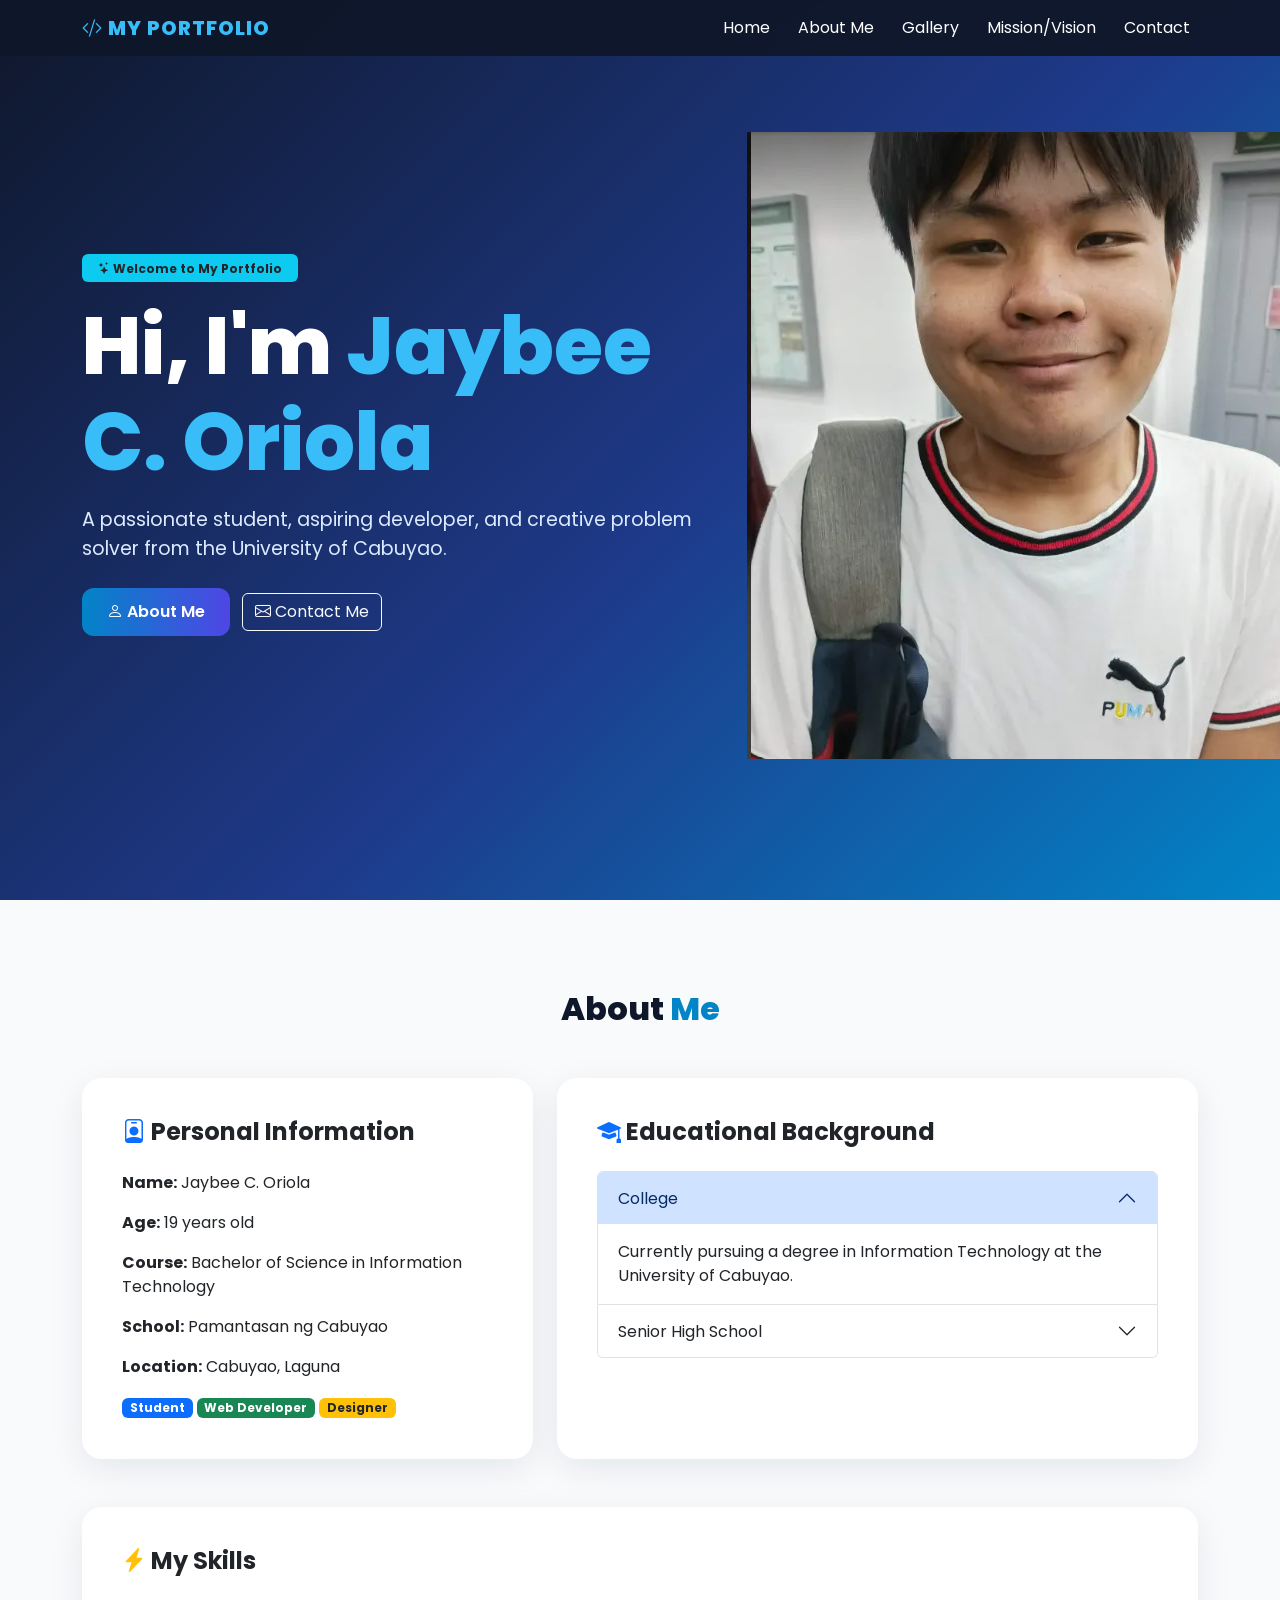
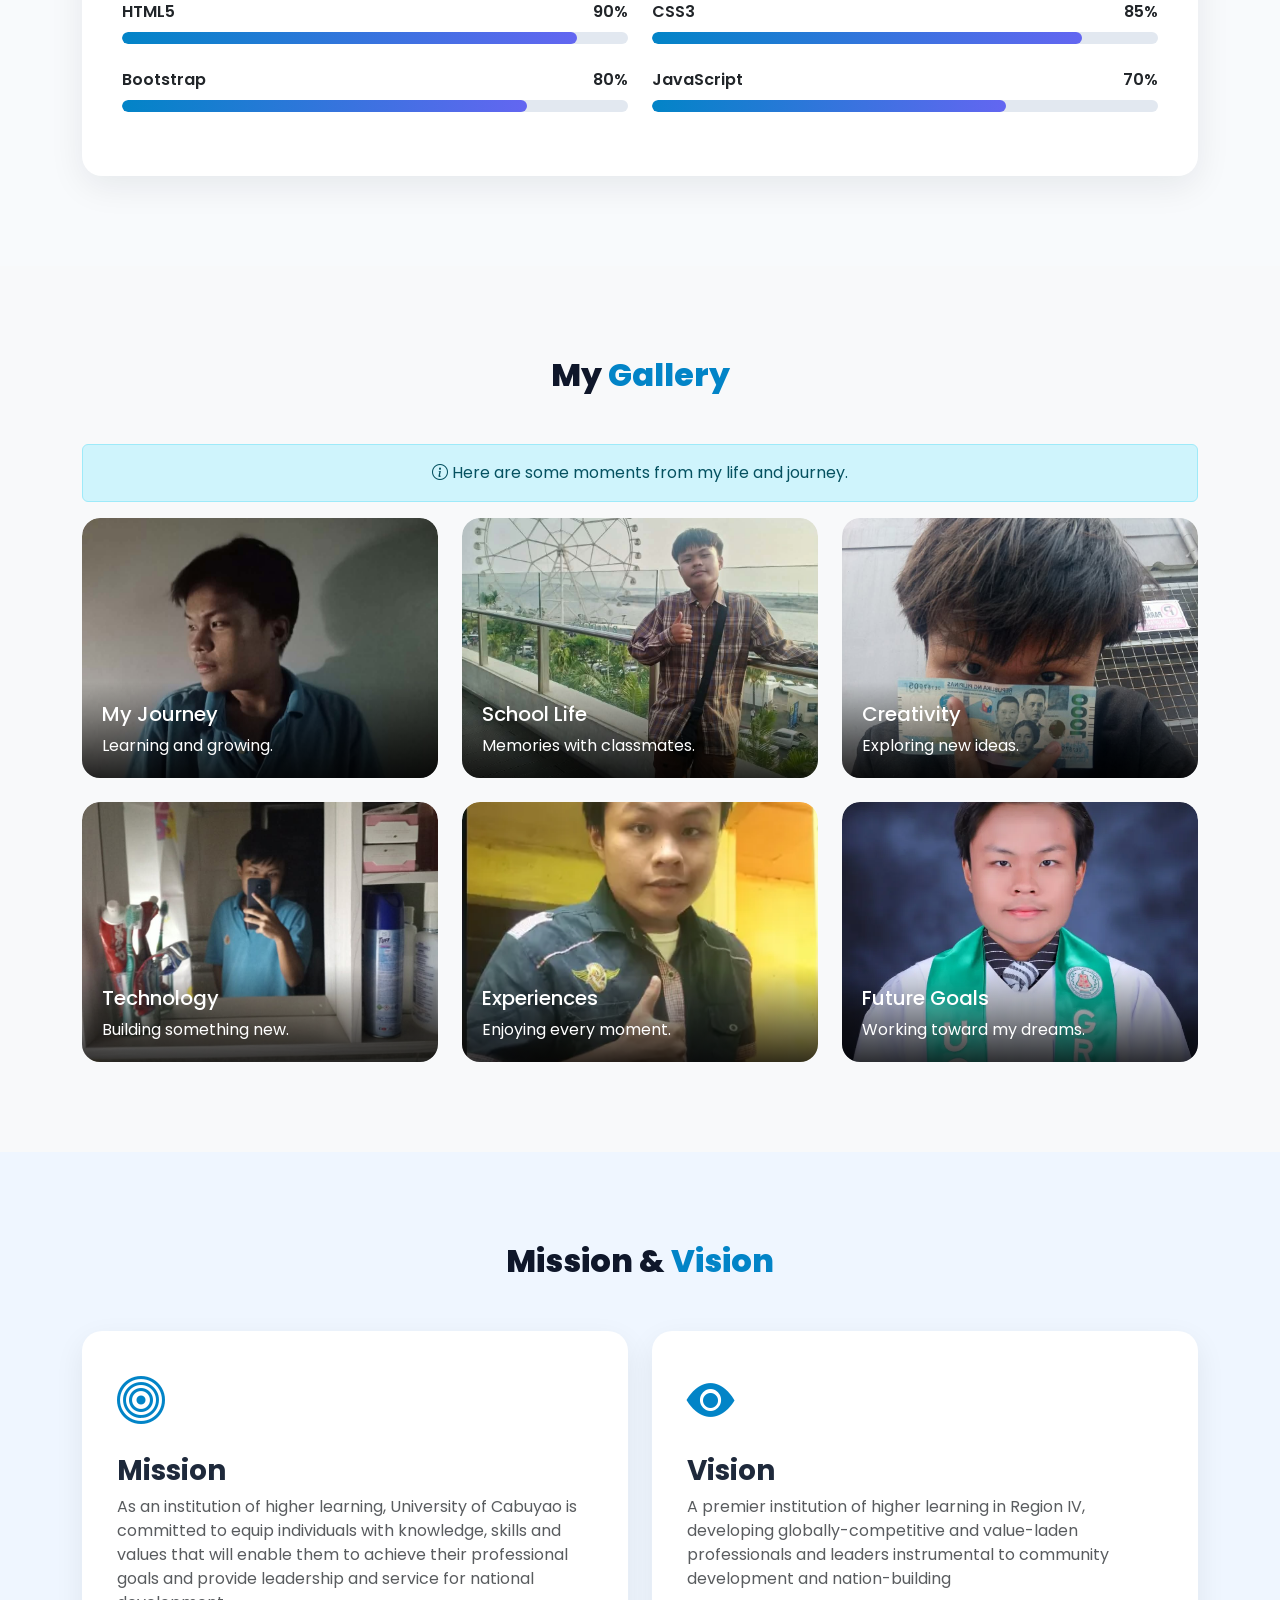
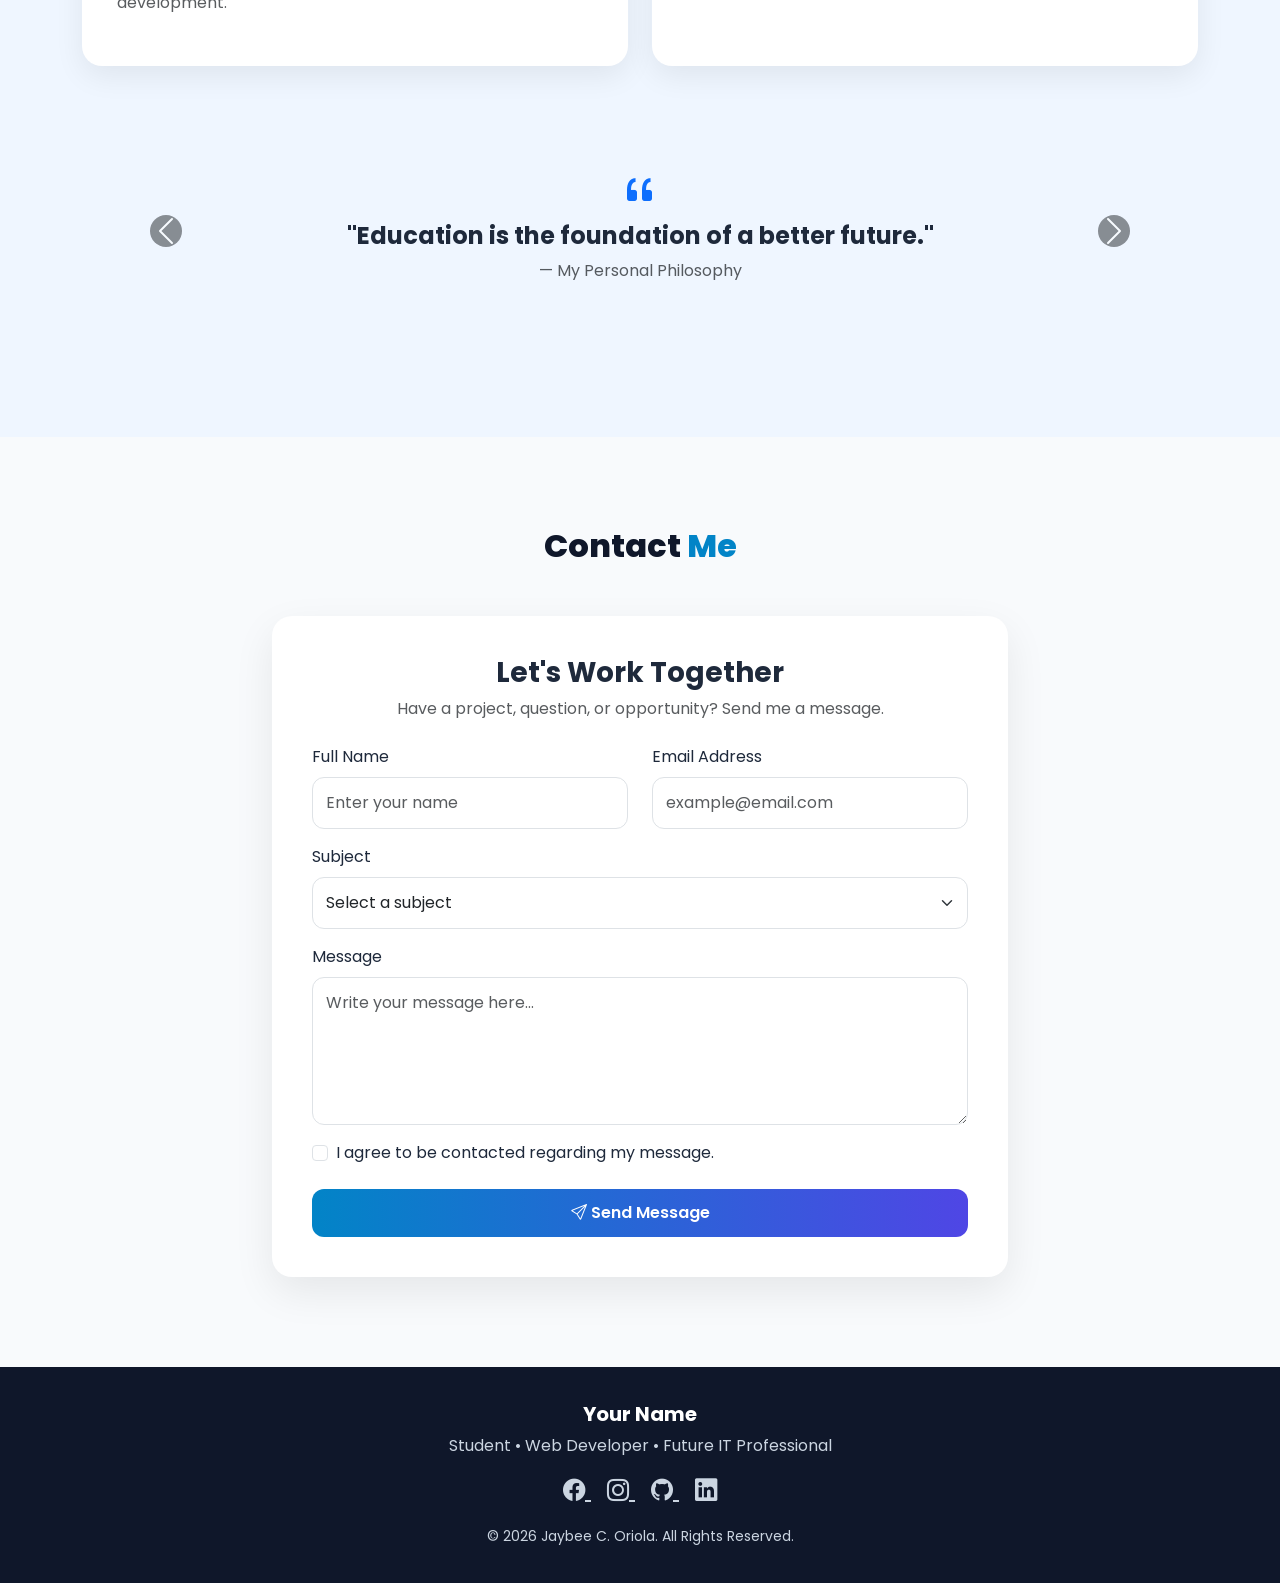
==== profile.html @ e3bc94d0 "Add files via upload" ====
<!doctype html>
<html lang="en">
  <head>
    <meta charset="UTF-8" />
    <meta name="viewport" content="width=device-width, initial-scale=1.0" />

    <title>My Personal Portfolio</title>

    <!-- Bootstrap 5 CSS -->
    <link
      href="https://cdn.jsdelivr.net/npm/bootstrap@5.3.3/dist/css/bootstrap.min.css"
      rel="stylesheet"
    />

    <!-- Bootstrap Icons -->
    <link
      rel="stylesheet"
      href="https://cdn.jsdelivr.net/npm/bootstrap-icons@1.11.3/font/bootstrap-icons.min.css"
    />

    <!-- Google Font -->
    <link
      href="https://fonts.googleapis.com/css2?family=Poppins:wght@300;400;500;600;700;800&display=swap"
      rel="stylesheet"
    />
    <link rel="stylesheet" href="profile.css" />
  </head>

  <body>
    <!-- ================= NAVBAR ================= -->
    <nav class="navbar navbar-expand-lg navbar-dark fixed-top">
      <div class="container">
        <a class="navbar-brand" href="#home">
          <i class="bi bi-code-slash"></i> MY PORTFOLIO
        </a>

        <!-- Navbar Toggle Button -->
        <button
          class="navbar-toggler"
          type="button"
          data-bs-toggle="collapse"
          data-bs-target="#navbarNav"
        >
          <span class="navbar-toggler-icon"></span>
        </button>

        <div class="collapse navbar-collapse" id="navbarNav">
          <ul class="navbar-nav ms-auto">
            <li class="nav-item">
              <a class="nav-link" href="#home">Home</a>
            </li>

            <li class="nav-item">
              <a class="nav-link" href="#about">About Me</a>
            </li>

            <li class="nav-item">
              <a class="nav-link" href="#gallery">Gallery</a>
            </li>

            <li class="nav-item">
              <a class="nav-link" href="#mission">Mission/Vision</a>
            </li>

            <li class="nav-item">
              <a class="nav-link" href="#contact">Contact</a>
            </li>
          </ul>
        </div>
      </div>
    </nav>

    <!-- ================= HOME ================= -->
    <section id="home">
      <div class="container">
        <div class="row align-items-center">
          <div class="col-lg-7">
            <!-- Badge -->
            <span class="badge bg-info text-dark mb-3 px-3 py-2">
              <i class="bi bi-stars"></i> Welcome to My Portfolio
            </span>

            <h1 class="hero-title">Hi, I'm <span>Jaybee C. Oriola</span></h1>

            <p class="hero-subtitle mt-3">
              A passionate student, aspiring developer, and creative problem
              solver from the University of Cabuyao.
            </p>

            <!-- Buttons -->
            <div class="mt-4">
              <a href="#about" class="btn btn-primary me-2">
                <i class="bi bi-person"></i> About Me
              </a>

              <a href="#contact" class="btn btn-outline-light">
                <i class="bi bi-envelope"></i> Contact Me
              </a>
            </div>
          </div>

          <div class="col-lg-5 text-center">
            <div class="profile">
              <img src="profile.webp" alt="My Profile Picture" />
            </div>
          </div>
        </div>
      </div>
    </section>

    <!-- ================= ABOUT ================= -->
    <section id="about">
      <div class="container">
        <h2 class="section-title">About <span>Me</span></h2>

        <div class="row g-4">
          <!-- Personal Information Card -->
          <div class="col-lg-5">
            <div class="card custom-card p-4">
              <div class="card-body">
                <h4 class="fw-bold mb-4">
                  <i class="bi bi-person-badge text-primary"></i>
                  Personal Information
                </h4>

                <p><strong>Name:</strong> Jaybee C. Oriola</p>

                <p><strong>Age:</strong> 19 years old</p>

                <p>
                  <strong>Course:</strong> Bachelor of Science in Information
                  Technology
                </p>

                <p><strong>School:</strong> Pamantasan ng Cabuyao</p>

                <p><strong>Location:</strong> Cabuyao, Laguna</p>

                <span class="badge bg-primary">Student</span>
                <span class="badge bg-success">Web Developer</span>
                <span class="badge bg-warning text-dark">Designer</span>
              </div>
            </div>
          </div>

          <!-- Education Card -->
          <div class="col-lg-7">
            <div class="card custom-card p-4">
              <div class="card-body">
                <h4 class="fw-bold mb-4">
                  <i class="bi bi-mortarboard-fill text-primary"></i>
                  Educational Background
                </h4>

                <!-- Accordion -->
                <div class="accordion" id="educationAccordion">
                  <div class="accordion-item">
                    <h2 class="accordion-header">
                      <button
                        class="accordion-button"
                        type="button"
                        data-bs-toggle="collapse"
                        data-bs-target="#education1"
                      >
                        College
                      </button>
                    </h2>

                    <div
                      id="education1"
                      class="accordion-collapse collapse show"
                      data-bs-parent="#educationAccordion"
                    >
                      <div class="accordion-body">
                        Currently pursuing a degree in Information Technology at
                        the University of Cabuyao.
                      </div>
                    </div>
                  </div>

                  <div class="accordion-item">
                    <h2 class="accordion-header">
                      <button
                        class="accordion-button collapsed"
                        type="button"
                        data-bs-toggle="collapse"
                        data-bs-target="#education2"
                      >
                        Senior High School
                      </button>
                    </h2>

                    <div
                      id="education2"
                      class="accordion-collapse collapse"
                      data-bs-parent="#educationAccordion"
                    >
                      <div class="accordion-body">
                        Completed Senior High School with a strong interest in
                        technology and computer programming.
                      </div>
                    </div>
                  </div>
                </div>
              </div>
            </div>
          </div>
        </div>

        <!-- Skills -->
        <div class="row mt-5">
          <div class="col-lg-12">
            <div class="card custom-card p-4">
              <div class="card-body">
                <h4 class="fw-bold mb-4">
                  <i class="bi bi-lightning-charge-fill text-warning"></i>
                  My Skills
                </h4>

                <div class="row">
                  <div class="col-md-6 mb-4">
                    <div class="skill-label">
                      HTML5
                      <span class="float-end">90%</span>
                    </div>

                    <!-- Progress Bar -->
                    <div class="progress">
                      <div class="progress-bar" style="width: 90%"></div>
                    </div>
                  </div>

                  <div class="col-md-6 mb-4">
                    <div class="skill-label">
                      CSS3
                      <span class="float-end">85%</span>
                    </div>

                    <div class="progress">
                      <div class="progress-bar" style="width: 85%"></div>
                    </div>
                  </div>

                  <div class="col-md-6 mb-4">
                    <div class="skill-label">
                      Bootstrap
                      <span class="float-end">80%</span>
                    </div>

                    <div class="progress">
                      <div class="progress-bar" style="width: 80%"></div>
                    </div>
                  </div>

                  <div class="col-md-6 mb-4">
                    <div class="skill-label">
                      JavaScript
                      <span class="float-end">70%</span>
                    </div>

                    <div class="progress">
                      <div class="progress-bar" style="width: 70%"></div>
                    </div>
                  </div>
                </div>
              </div>
            </div>
          </div>
        </div>
      </div>
    </section>

    <!-- ================= GALLERY ================= -->
    <section id="gallery" class="bg-light">
      <div class="container">
        <h2 class="section-title">My <span>Gallery</span></h2>

        <div class="alert alert-info text-center">
          <i class="bi bi-info-circle"></i>
          Here are some moments from my life and journey.
        </div>

        <div class="row g-4">
          <!-- Gallery Image 1 -->
          <div class="col-sm-6 col-lg-4">
            <div class="gallery-item">
              <img src="img1.jpeg" class="gallery-img" alt="My Photo 1" />

              <div class="gallery-overlay">
                <h5>My Journey</h5>
                <p class="mb-0">Learning and growing.</p>
              </div>
            </div>
          </div>

          <!-- Gallery Image 2 -->
          <div class="col-sm-6 col-lg-4">
            <div class="gallery-item">
              <img src="img2.jpeg" class="gallery-img" alt="My Photo 2" />

              <div class="gallery-overlay">
                <h5>School Life</h5>
                <p class="mb-0">Memories with classmates.</p>
              </div>
            </div>
          </div>

          <!-- Gallery Image 3 -->
          <div class="col-sm-6 col-lg-4">
            <div class="gallery-item">
              <img src="img3.jpeg" class="gallery-img" alt="My Photo 3" />

              <div class="gallery-overlay">
                <h5>Creativity</h5>
                <p class="mb-0">Exploring new ideas.</p>
              </div>
            </div>
          </div>

          <!-- Gallery Image 4 -->
          <div class="col-sm-6 col-lg-4">
            <div class="gallery-item">
              <img src="img4.jpeg" class="gallery-img" alt="My Photo 4" />

              <div class="gallery-overlay">
                <h5>Technology</h5>
                <p class="mb-0">Building something new.</p>
              </div>
            </div>
          </div>

          <!-- Gallery Image 5 -->
          <div class="col-sm-6 col-lg-4">
            <div class="gallery-item">
              <img src="img5.webp" class="gallery-img" alt="My Photo 5" />

              <div class="gallery-overlay">
                <h5>Experiences</h5>
                <p class="mb-0">Enjoying every moment.</p>
              </div>
            </div>
          </div>

          <!-- Gallery Image 6 -->
          <div class="col-sm-6 col-lg-4">
            <div class="gallery-item">
              <img src="img6.webp" class="gallery-img" alt="My Photo 6" />

              <div class="gallery-overlay">
                <h5>Future Goals</h5>
                <p class="mb-0">Working toward my dreams.</p>
              </div>
            </div>
          </div>
        </div>
      </div>
    </section>

    <!-- ================= MISSION / VISION ================= -->
    <section id="mission">
      <div class="container">
        <h2 class="section-title">Mission & <span>Vision</span></h2>

        <div class="row g-4">
          <!-- Mission -->
          <div class="col-lg-6">
            <div class="mission-box">
              <div class="mission-icon mb-3">
                <i class="bi bi-bullseye"></i>
              </div>

              <h3 class="fw-bold">Mission</h3>

              <p class="text-muted">
                As an institution of higher learning, University of Cabuyao is
                committed to equip individuals with knowledge, skills and values
                that will enable them to achieve their professional goals and
                provide leadership and service for national development.
              </p>
            </div>
          </div>

          <!-- Vision -->
          <div class="col-lg-6">
            <div class="mission-box">
              <div class="mission-icon mb-3">
                <i class="bi bi-eye-fill"></i>
              </div>

              <h3 class="fw-bold">Vision</h3>

              <p class="text-muted">
                A premier institution of higher learning in Region IV,
                developing globally-competitive and value-laden professionals
                and leaders instrumental to community development and
                nation-building
              </p>
            </div>
          </div>
        </div>

        <!-- Carousel -->
        <div class="mt-5">
          <div
            id="quoteCarousel"
            class="carousel slide"
            data-bs-ride="carousel"
          >
            <div class="carousel-inner">
              <div class="carousel-item active">
                <div class="text-center p-5">
                  <i class="bi bi-quote fs-1 text-primary"></i>

                  <h4 class="fw-bold">
                    "Education is the foundation of a better future."
                  </h4>

                  <p class="text-muted">— My Personal Philosophy</p>
                </div>
              </div>

              <div class="carousel-item">
                <div class="text-center p-5">
                  <i class="bi bi-lightbulb fs-1 text-warning"></i>

                  <h4 class="fw-bold">"Learn today, create tomorrow."</h4>

                  <p class="text-muted">— My Personal Motto</p>
                </div>
              </div>
            </div>

            <button
              class="carousel-control-prev"
              type="button"
              data-bs-target="#quoteCarousel"
              data-bs-slide="prev"
            >
              <span
                class="carousel-control-prev-icon bg-dark rounded-circle"
              ></span>
            </button>

            <button
              class="carousel-control-next"
              type="button"
              data-bs-target="#quoteCarousel"
              data-bs-slide="next"
            >
              <span
                class="carousel-control-next-icon bg-dark rounded-circle"
              ></span>
            </button>
          </div>
        </div>
      </div>
    </section>

    <!-- ================= CONTACT ================= -->
    <section id="contact">
      <div class="container">
        <h2 class="section-title">Contact <span>Me</span></h2>

        <div class="row justify-content-center">
          <div class="col-lg-8">
            <div class="contact-box">
              <div class="text-center mb-4">
                <h3 class="fw-bold">Let's Work Together</h3>

                <p class="text-muted">
                  Have a project, question, or opportunity? Send me a message.
                </p>
              </div>

              <!-- Contact Form -->
              <form id="contactForm">
                <div class="row">
                  <div class="col-md-6 mb-3">
                    <label class="form-label"> Full Name </label>

                    <input
                      type="text"
                      class="form-control"
                      placeholder="Enter your name"
                      required
                    />
                  </div>

                  <div class="col-md-6 mb-3">
                    <label class="form-label"> Email Address </label>

                    <input
                      type="email"
                      class="form-control"
                      placeholder="example@email.com"
                      required
                    />
                  </div>
                </div>

                <div class="mb-3">
                  <label class="form-label"> Subject </label>

                  <select class="form-select">
                    <option selected>Select a subject</option>

                    <option>Project Inquiry</option>

                    <option>Freelance Work</option>

                    <option>Collaboration</option>

                    <option>General Question</option>
                  </select>
                </div>

                <div class="mb-3">
                  <label class="form-label"> Message </label>

                  <textarea
                    class="form-control"
                    rows="5"
                    placeholder="Write your message here..."
                    required
                  ></textarea>
                </div>

                <div class="form-check mb-4">
                  <input
                    class="form-check-input"
                    type="checkbox"
                    id="agree"
                    required
                  />

                  <label class="form-check-label" for="agree">
                    I agree to be contacted regarding my message.
                  </label>
                </div>

                <!-- Modal Trigger Button -->
                <button
                  type="button"
                  class="btn btn-primary w-100"
                  data-bs-toggle="modal"
                  data-bs-target="#successModal"
                >
                  <i class="bi bi-send"></i>
                  Send Message
                </button>
              </form>
            </div>
          </div>
        </div>
      </div>
    </section>

    <!-- ================= MODAL ================= -->
    <div class="modal fade" id="successModal" tabindex="-1" aria-hidden="true">
      <div class="modal-dialog modal-dialog-centered">
        <div class="modal-content">
          <div class="modal-header">
            <h5 class="modal-title">Message Ready</h5>

            <button
              type="button"
              class="btn-close"
              data-bs-dismiss="modal"
            ></button>
          </div>

          <div class="modal-body text-center p-4">
            <i
              class="bi bi-check-circle-fill text-success"
              style="font-size: 4rem"
            ></i>

            <h4 class="mt-3">Thank You!</h4>

            <p class="text-muted">
              Your message has been prepared successfully. I will get back to
              you as soon as possible.
            </p>
          </div>

          <div class="modal-footer">
            <button
              type="button"
              class="btn btn-secondary"
              data-bs-dismiss="modal"
            >
              Close
            </button>
          </div>
        </div>
      </div>
    </div>

    <!-- ================= FOOTER ================= -->
    <footer>
      <div class="container text-center">
        <h5 class="fw-bold text-white">Your Name</h5>

        <p>Student • Web Developer • Future IT Professional</p>

        <div class="mb-3">
          <a href="#" class="social-icon">
            <i class="bi bi-facebook"></i>
          </a>

          <a href="#" class="social-icon">
            <i class="bi bi-instagram"></i>
          </a>

          <a href="#" class="social-icon">
            <i class="bi bi-github"></i>
          </a>

          <a href="#" class="social-icon">
            <i class="bi bi-linkedin"></i>
          </a>
        </div>

        <small> © 2026 Jaybee C. Oriola. All Rights Reserved. </small>
      </div>
    </footer>

    <!-- Bootstrap 5 JavaScript -->
    <script src="https://cdn.jsdelivr.net/npm/bootstrap@5.3.3/dist/js/bootstrap.bundle.min.js"></script>

    <script>
      // Simple contact form validation
      document
        .getElementById("contactForm")
        .addEventListener("submit", function (event) {
          event.preventDefault();

          alert("Thank you! Your message has been sent.");
        });
    </script>
  </body>
</html>
---- profile.css ----
* {
  scroll-behavior: smooth;
}

body {
  font-family: "Poppins", sans-serif;
  background-color: #f8fafc;
  color: #1e293b;
}

/* NAVBAR */
.navbar {
  background: rgba(15, 23, 42, 0.96);
  backdrop-filter: blur(10px);
}

.navbar-brand {
  font-weight: 800;
  letter-spacing: 1px;
  color: #38bdf8 !important;
}

.nav-link {
  color: white !important;
  margin-left: 12px;
  transition: 0.3s;
}

.nav-link:hover {
  color: #38bdf8 !important;
}

/* HERO */
#home {
  min-height: 100vh;
  display: flex;
  align-items: center;
  background: linear-gradient(135deg, #0f172a 0%, #1e3a8a 55%, #0284c7 100%);
  color: white;
  padding-top: 80px;
}

.hero-title {
  font-size: clamp(2.5rem, 7vw, 5rem);
  font-weight: 800;
}

.hero-title span {
  color: #38bdf8;
}

.hero-subtitle {
  font-size: 1.2rem;
  color: #dbeafe;
}

.profile-circle {
  width: 320px;
  height: 320px;
  border-radius: 50%;
  margin: auto;
  display: flex;
  align-items: center;
  justify-content: center;
  background: linear-gradient(135deg, #38bdf8, #6366f1);
  box-shadow: 0 20px 60px rgba(0, 0, 0, 0.3);
}

.profile-circle i {
  font-size: 9rem;
  color: white;
}

/* SECTIONS */
section {
  padding: 90px 0;
}

.section-title {
  text-align: center;
  font-weight: 800;
  margin-bottom: 50px;
  color: #0f172a;
}

.section-title span {
  color: #0284c7;
}

/* CARDS */
.custom-card {
  border: none;
  border-radius: 20px;
  box-shadow: 0 10px 35px rgba(15, 23, 42, 0.08);
  transition: 0.3s;
  height: 100%;
}

.custom-card:hover {
  transform: translateY(-8px);
  box-shadow: 0 20px 45px rgba(15, 23, 42, 0.14);
}

/* SKILLS */
.skill-label {
  font-weight: 600;
  margin-bottom: 8px;
}

.progress {
  height: 12px;
  border-radius: 20px;
  background-color: #e2e8f0;
}

.progress-bar {
  border-radius: 20px;
  background: linear-gradient(90deg, #0284c7, #6366f1);
}

/* GALLERY */
.gallery-img {
  width: 100%;
  height: 260px;
  object-fit: cover;
  border-radius: 18px;
  transition: 0.4s;
}

.gallery-item {
  overflow: hidden;
  border-radius: 18px;
  position: relative;
}

.gallery-item:hover .gallery-img {
  transform: scale(1.08);
}

.gallery-overlay {
  position: absolute;
  bottom: 0;
  left: 0;
  right: 0;
  padding: 20px;
  color: white;
  background: linear-gradient(transparent, rgba(0, 0, 0, 0.8));
}

/* MISSION / VISION */
#mission {
  background: #eff6ff;
}

.mission-box {
  padding: 35px;
  border-radius: 20px;
  background: white;
  height: 100%;
  box-shadow: 0 10px 30px rgba(0, 0, 0, 0.07);
}

.mission-icon {
  font-size: 3rem;
  color: #0284c7;
}

/* CONTACT */
.contact-box {
  background: white;
  border-radius: 20px;
  padding: 40px;
  box-shadow: 0 15px 40px rgba(0, 0, 0, 0.08);
}

.form-control,
.form-select {
  border-radius: 12px;
  padding: 13px;
}

.form-control:focus,
.form-select:focus {
  border-color: #0284c7;
  box-shadow: 0 0 0 0.2rem rgba(2, 132, 199, 0.15);
}

/* BUTTON */
.btn-primary {
  background: linear-gradient(90deg, #0284c7, #4f46e5);
  border: none;
  border-radius: 12px;
  padding: 12px 25px;
  font-weight: 600;
}

.btn-primary:hover {
  transform: translateY(-2px);
  opacity: 0.9;
}

/* FOOTER */
footer {
  background: #0f172a;
  color: #cbd5e1;
  padding: 35px 0;
}

.social-icon {
  font-size: 1.4rem;
  color: #cbd5e1;
  margin: 0 8px;
  transition: 0.3s;
}

.social-icon:hover {
  color: #38bdf8;
}

/* RESPONSIVE */
@media (max-width: 768px) {
  .profile-circle {
    width: 230px;
    height: 230px;
    margin-top: 40px;
  }

  .profile-circle i {
    font-size: 6rem;
  }

  section {
    padding: 65px 0;
  }
}
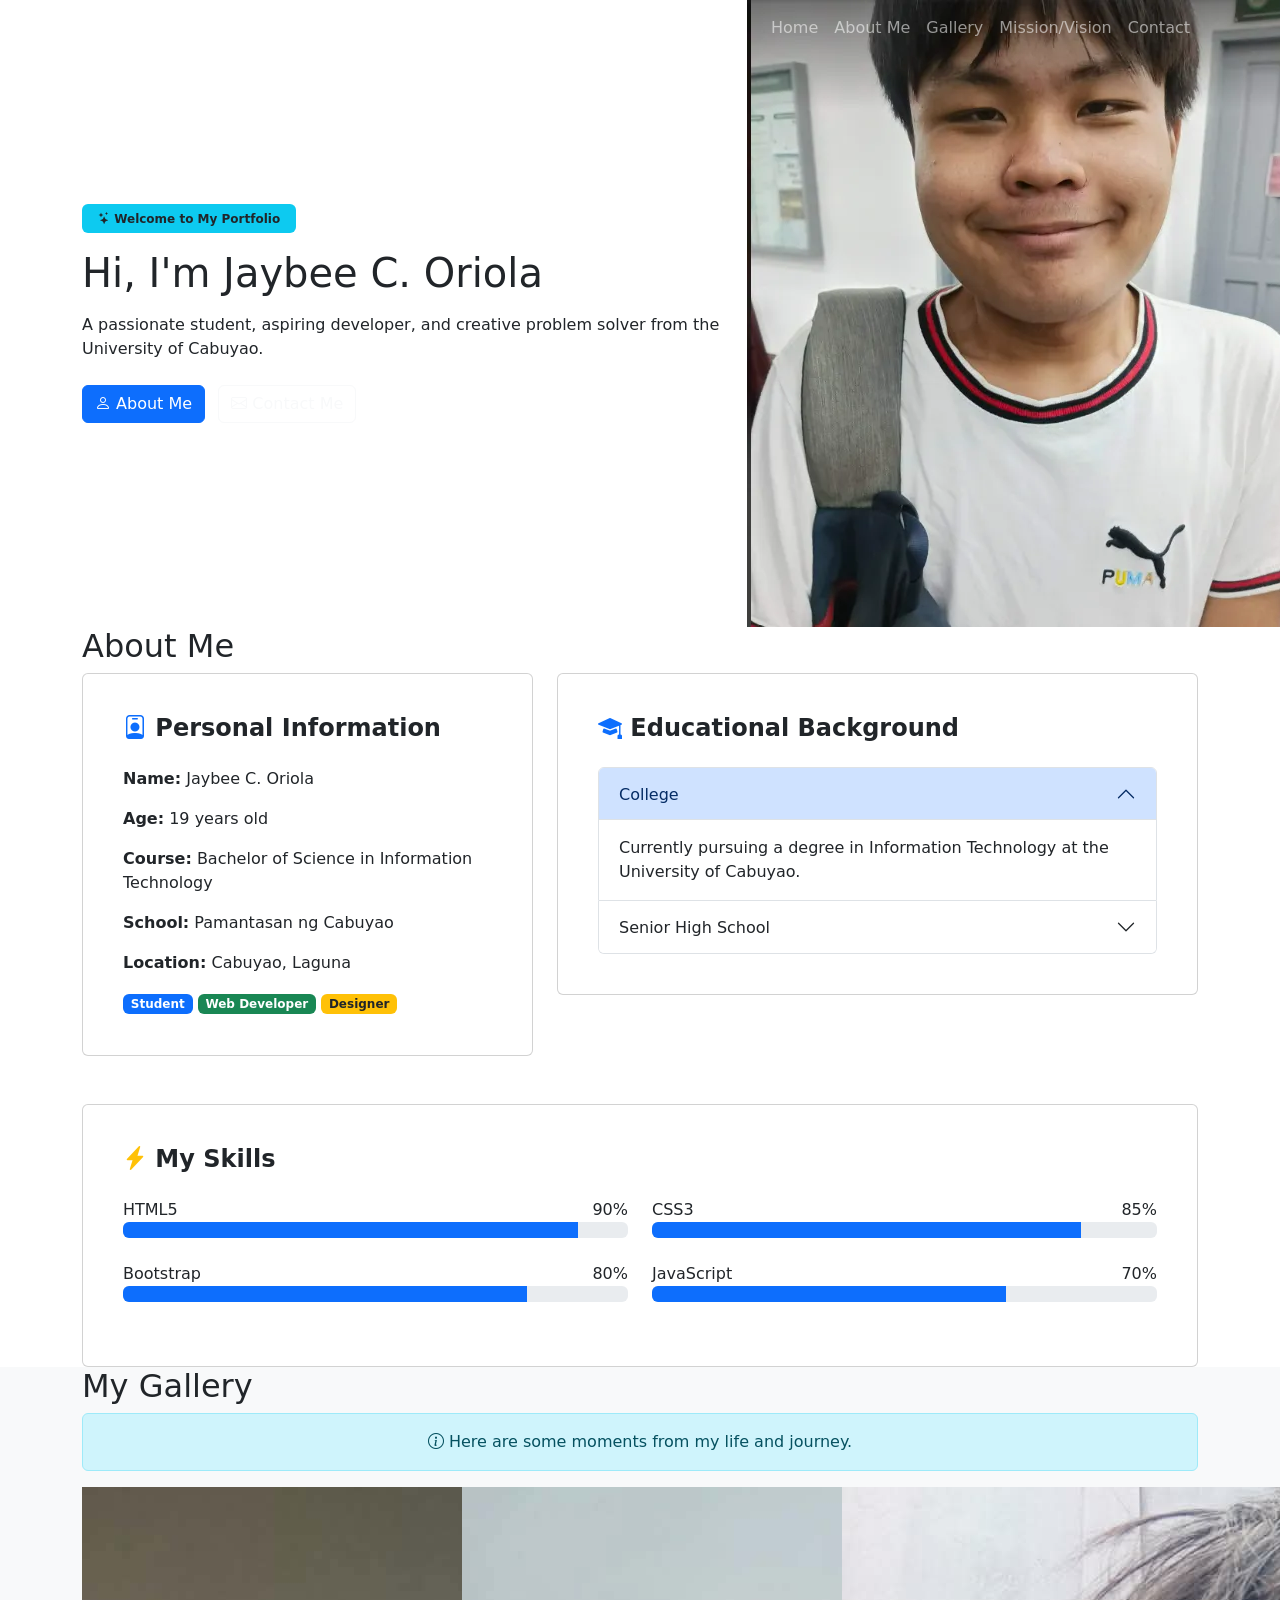
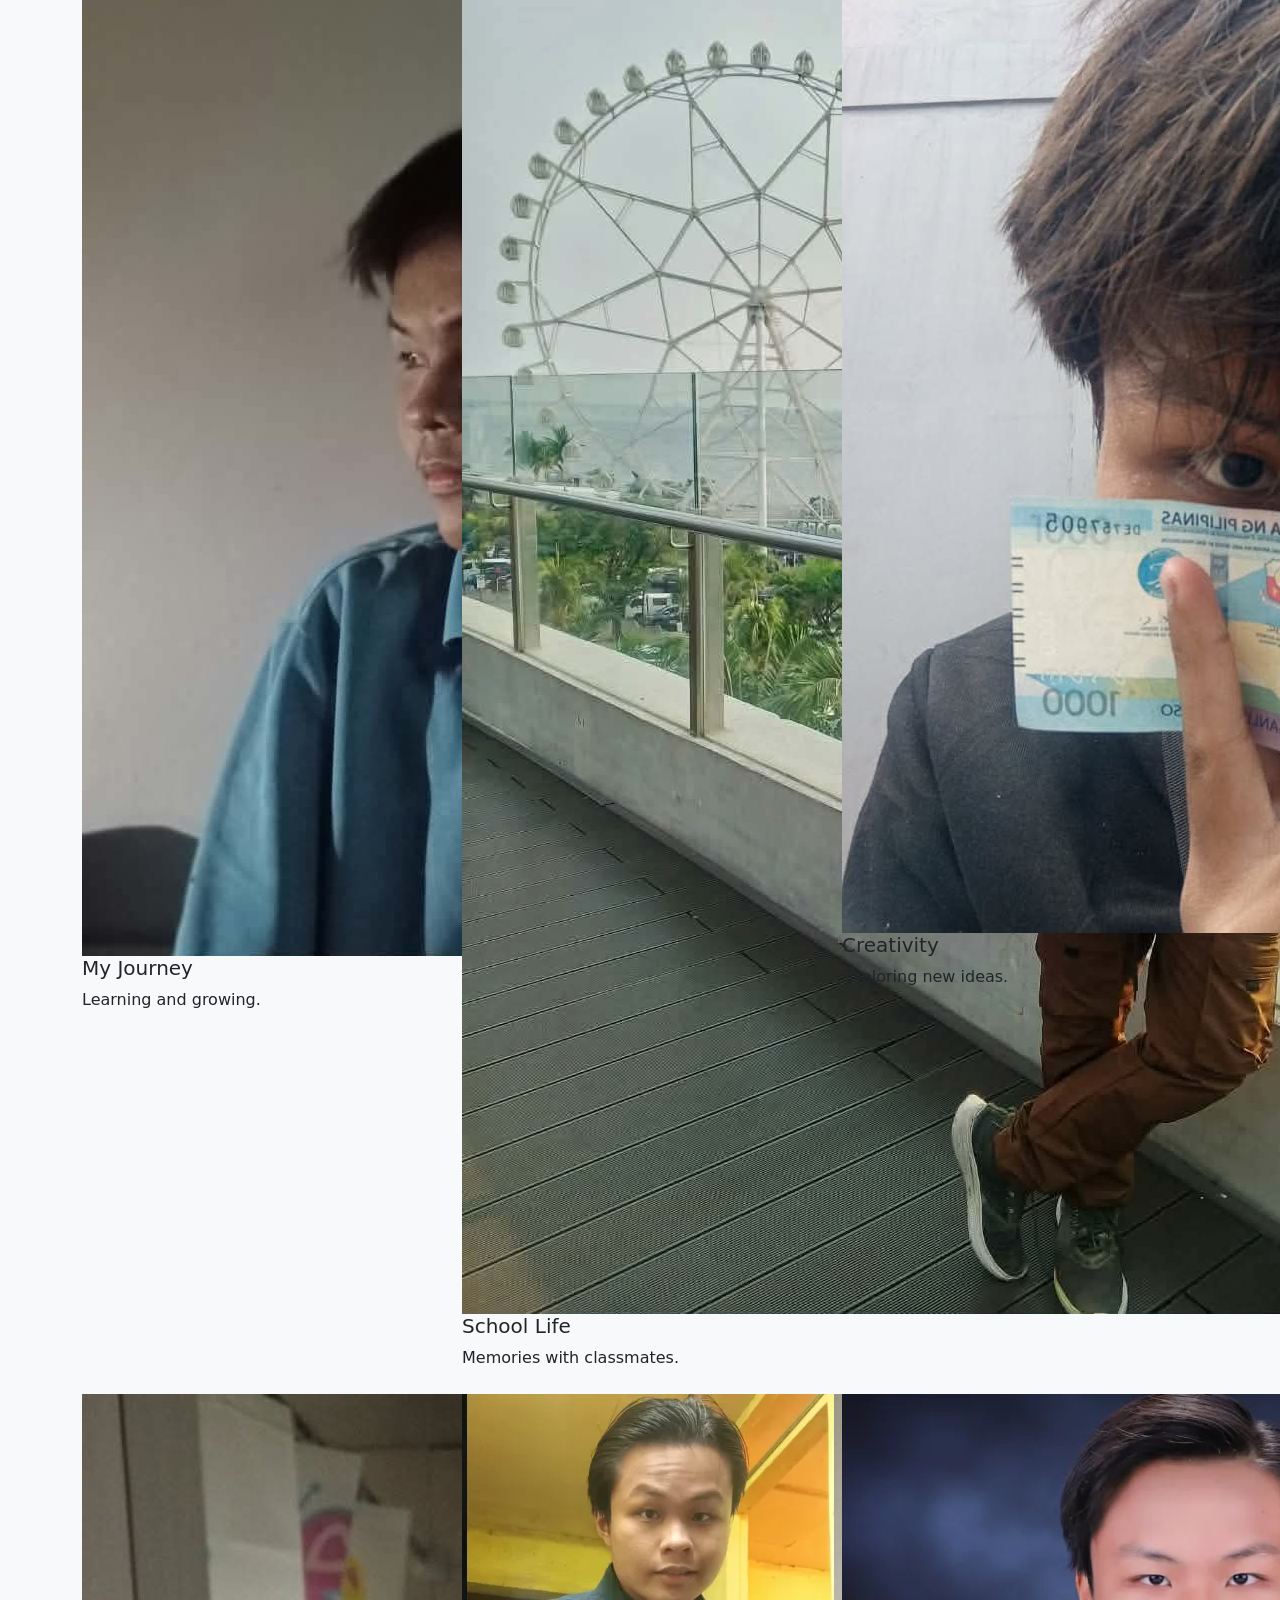
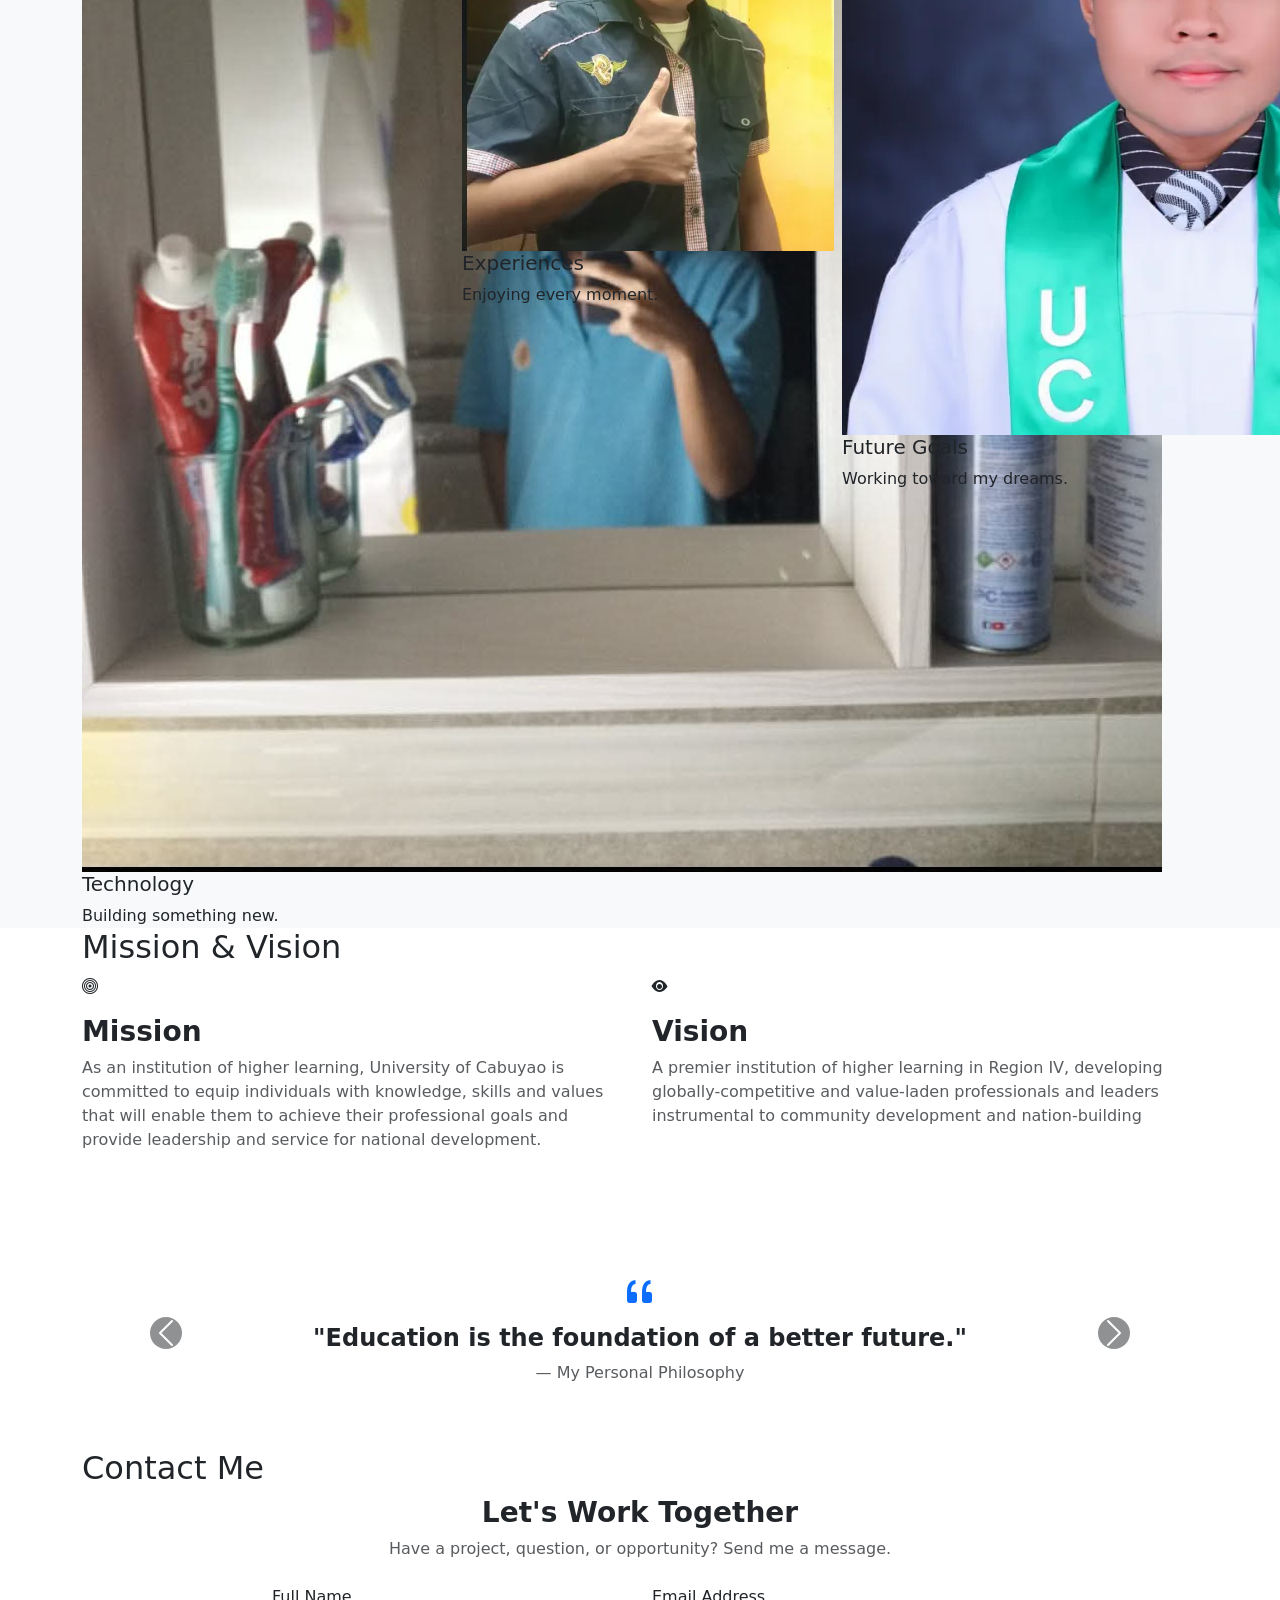
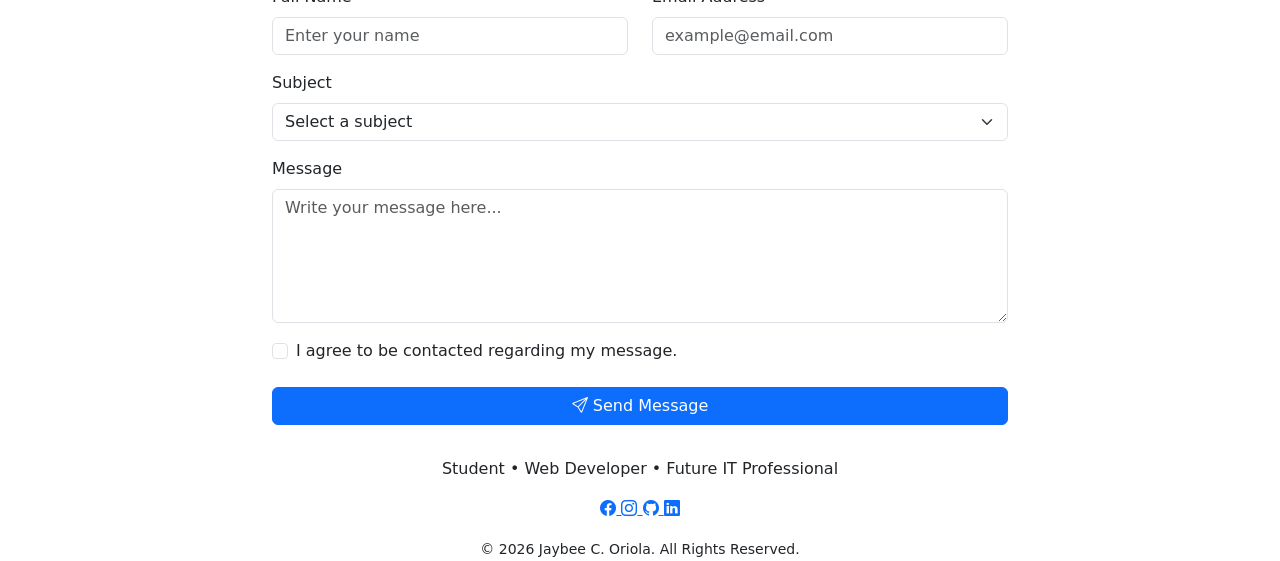
==== commit 356e47b7: "prof to style" ====
--- a/profile.html
+++ b/profile.html
@@ -23,7 +23,7 @@
       href="https://fonts.googleapis.com/css2?family=Poppins:wght@300;400;500;600;700;800&display=swap"
       rel="stylesheet"
     />
-    <link rel="stylesheet" href="profile.css" />
+    <link rel="stylesheet" href="style.css" />
   </head>
 
   <body>
